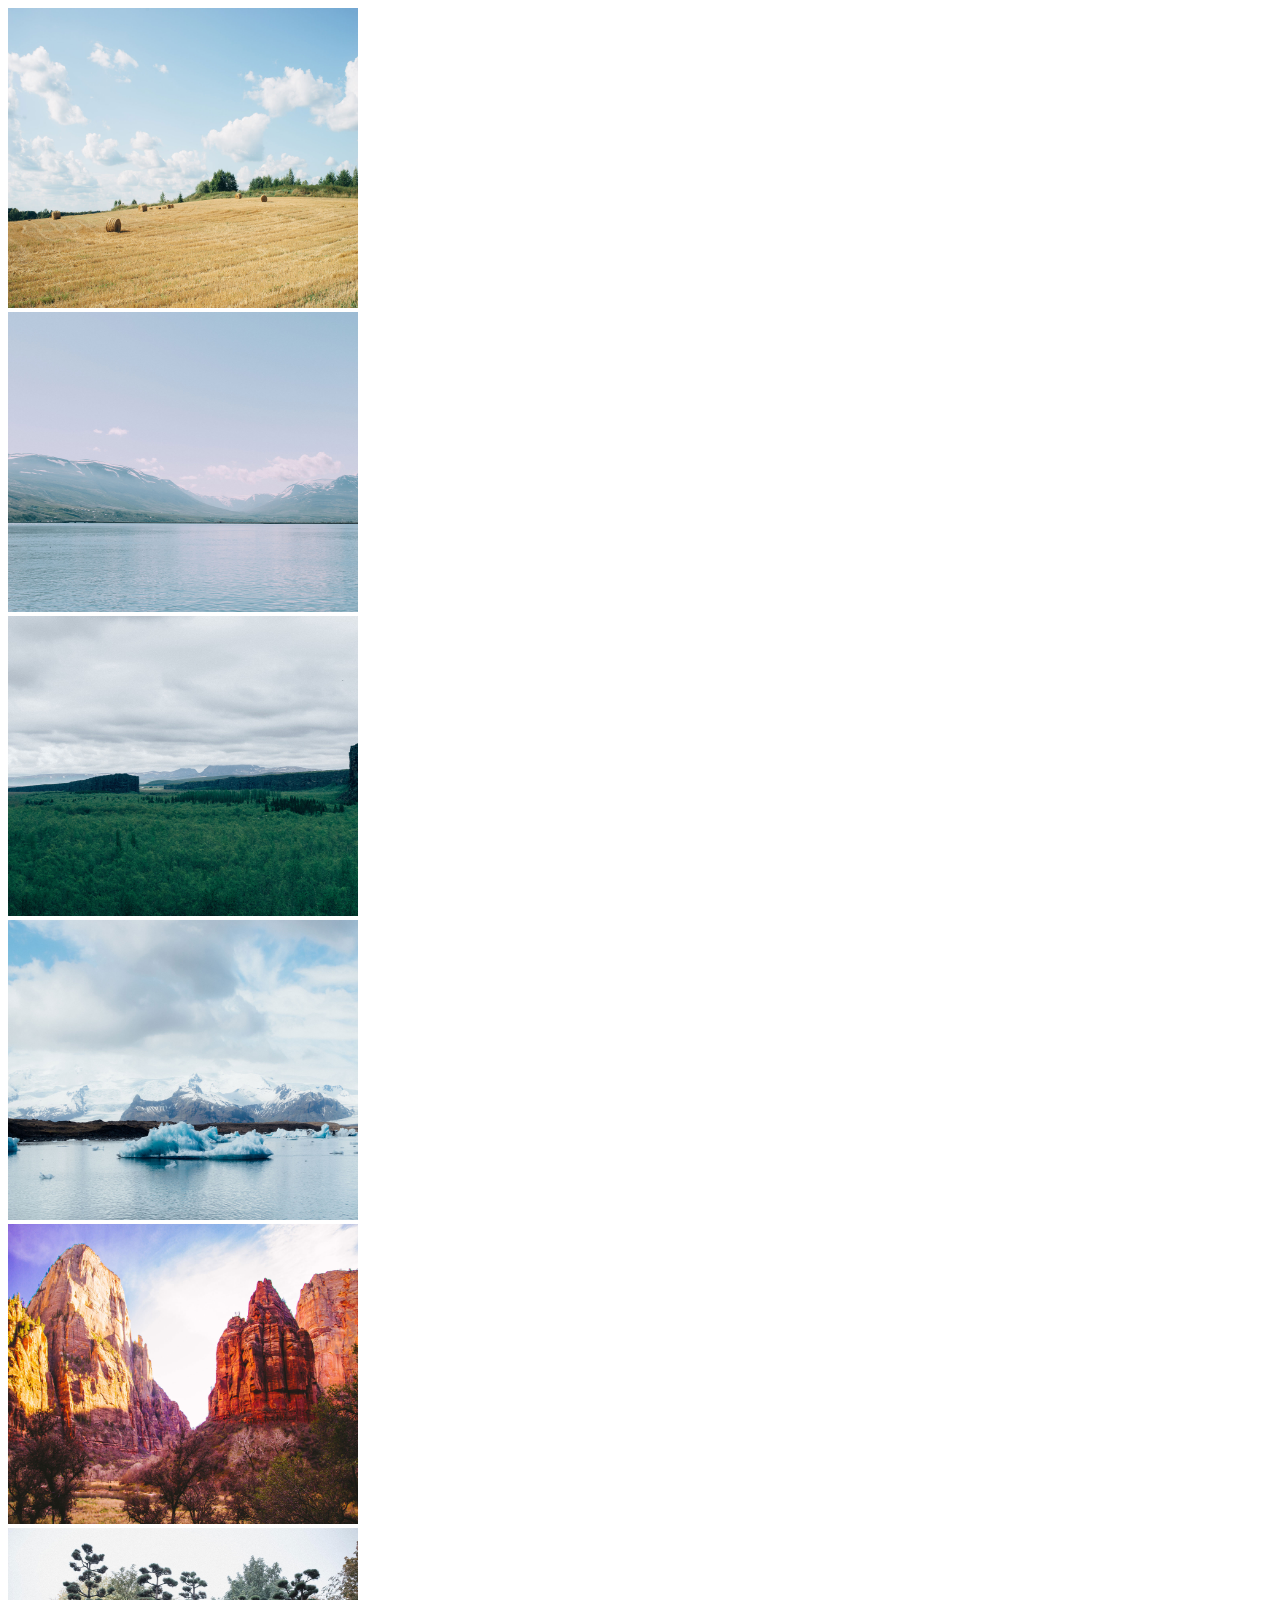
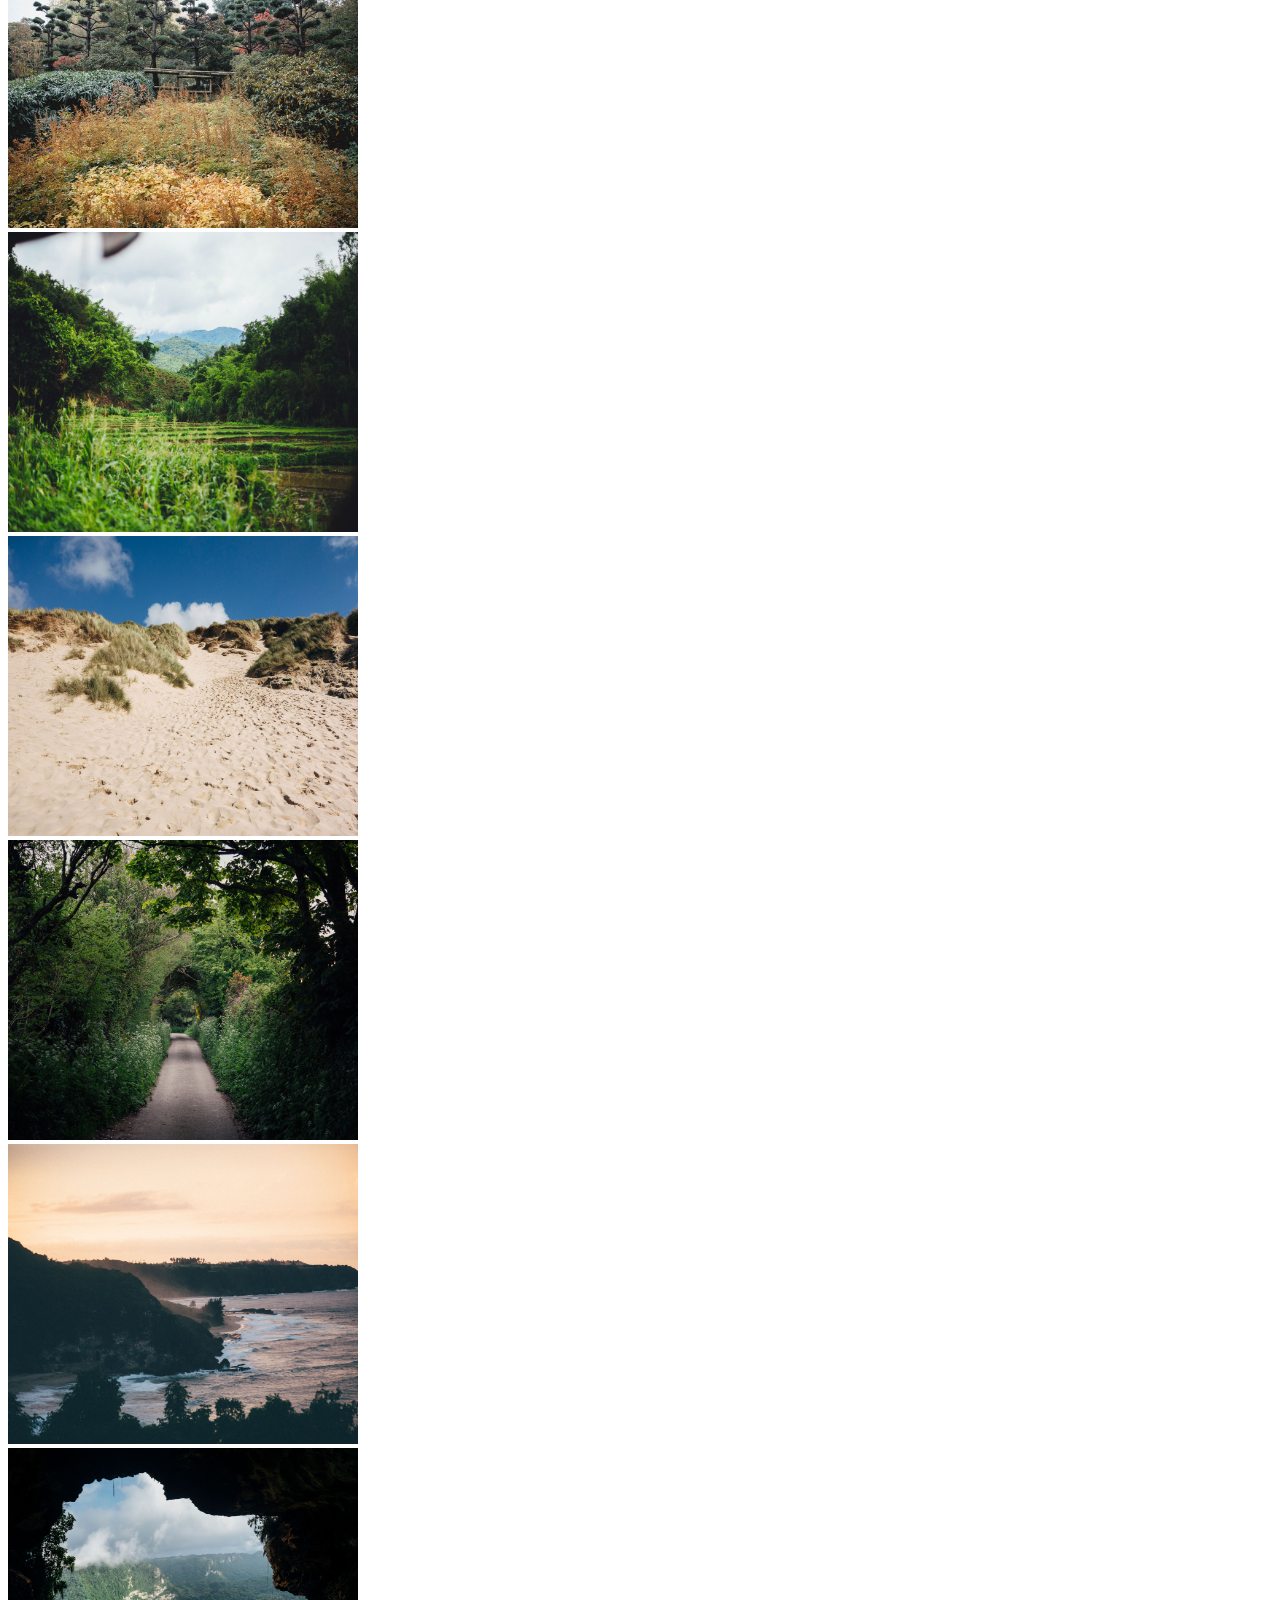
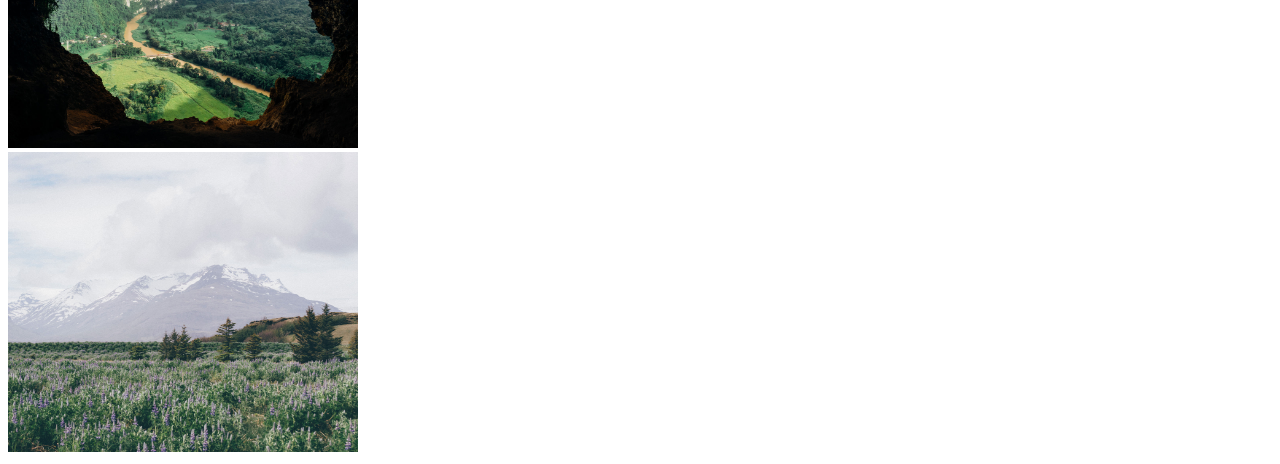
==== photo_gallery.html @ 27692a58 "Updated project files" ====
<!doctype html>
<html lang="en">

<head>
    <meta charset="utf-8">
    <title>Photo Gallery</title>
    <meta name="viewport" content="width=device-width, initial-scale=1">
    <!-- LINK CSS FILE -->
    <link rel="stylesheet" href="">
</head>

<body>
  <div> <!--Holds the photos for the gallery. --> 
    
    <div> <!--Photo 1: Picture of Hay Bales --> 
      <img src="photos/01.jpg" alt="Hay bales" width="350" height="300">
    </div>
    
    <div> <!--Photo 2: Picture of Lake --> 
      <img src="photos/02.jpg" alt="Lake" width="350" height="300">
    </div>
    
    <div> <!--Photo 3: Picture of Canyon --> 
      <img src="photos/03.jpg" alt="Canyon" width="350" height="300">
    </div>
    
    <div> <!--Photo 4: Picture of Iceburg --> 
      <img src="photos/04.jpg" alt="Iceburg" width="350" height="300">
    </div>
    
    <div> <!--Photo 5: Picture of Desert --> 
      <img src="photos/05.jpg" alt="Desert" width="350" height="300">
    </div>
    
    <div> <!--Photo 6: Picture of Fall --> 
      <img src="photos/06.jpg" alt="Fall" width="350" height="300">
    </div>
    
    <div> <!--Photo 7: Picture of Plantation --> 
      <img src="photos/07.jpg" alt="Plantation" width="350" height="300">
    </div>
    
    <div> <!--Photo 8: Picture of Dunes --> 
      <img src="photos/08.jpg" alt="Dunes" width="350" height="300">
    </div>
    
    <div> <!--Photo 9: Picture of Countryside Lane --> 
      <img src="photos/09.jpg" alt="Countryside Lane" width="350" height="300">
    </div>
    
    <div> <!--Photo 10: Picture of Sunset --> 
      <img src="photos/10.jpg" alt="Sunset" width="350" height="300">
    </div>
    
    <div> <!--Photo 11: Picture of Cave --> 
      <img src="photos/11.jpg" alt="Cave" width="350" height="300">
    </div>
    
    <div> <!--Photo 12: Picture of Bluebells --> 
      <img src="photos/12.jpg" alt="Bluebells" width="350" height="300">
    </div>
    
  </div> 
</body>

</html>
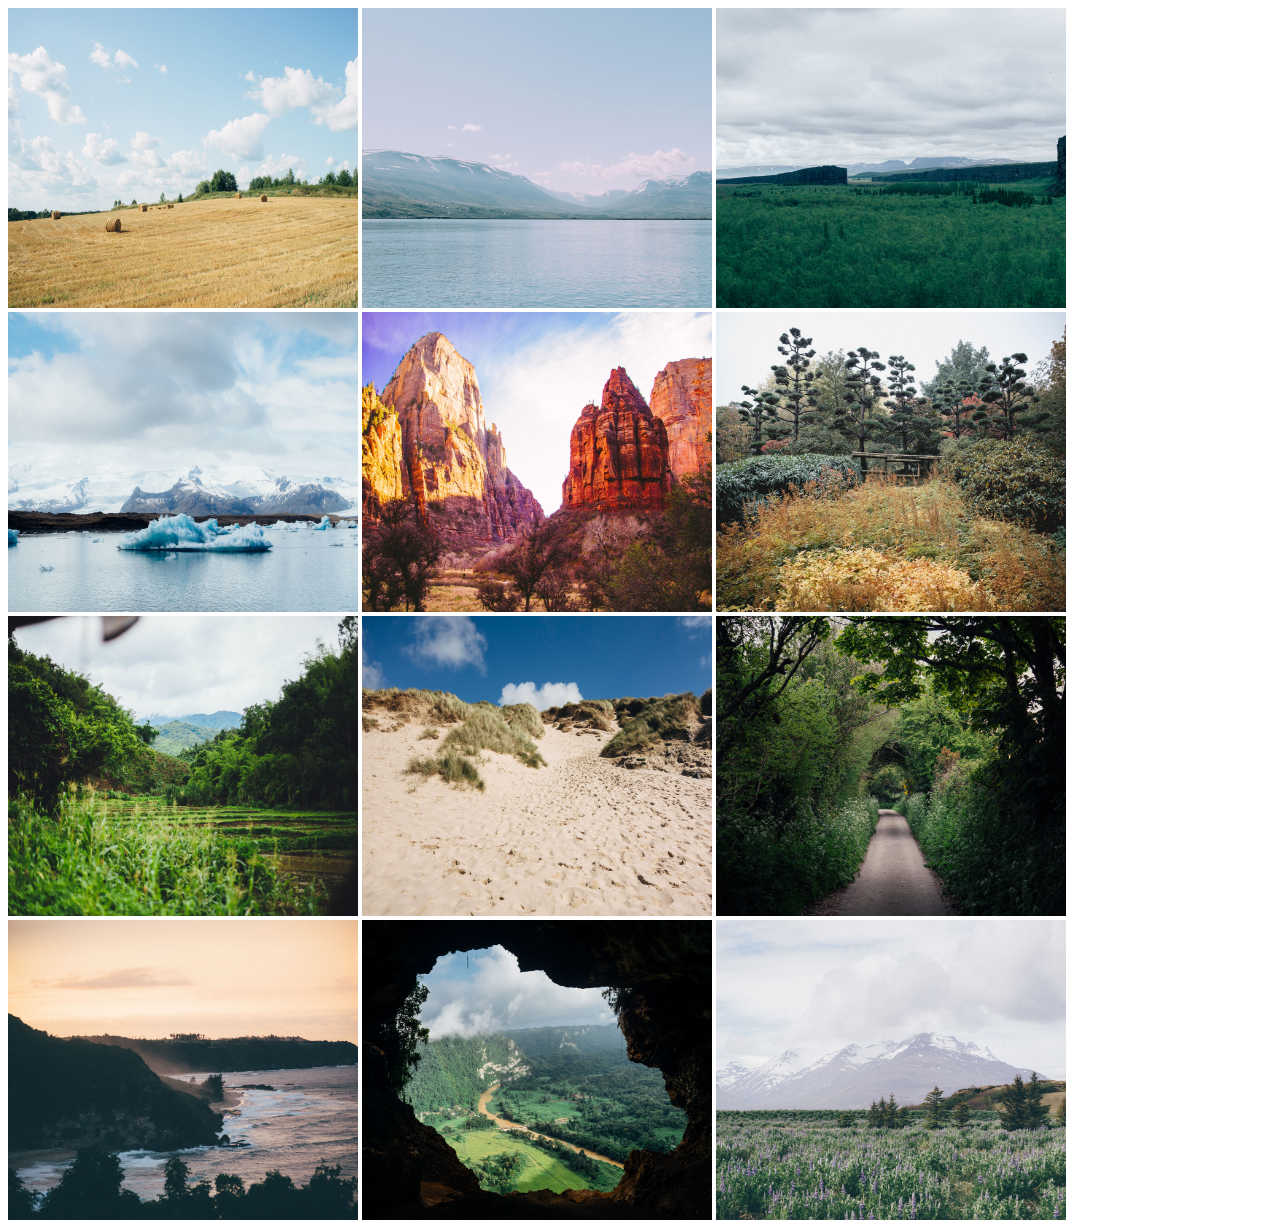
==== commit b1365d03: "Updated photo_gallery.html" ====
--- a/photo_gallery.html
+++ b/photo_gallery.html
@@ -10,57 +10,34 @@
 </head>
 
 <body>
-  <div> <!--Holds the photos for the gallery. --> 
+  <div class="gallery"> <!--Holds the photos for the gallery. --> 
     
-    <div> <!--Photo 1: Picture of Hay Bales --> 
-      <img src="photos/01.jpg" alt="Hay bales" width="350" height="300">
-    </div>
-    
-    <div> <!--Photo 2: Picture of Lake --> 
-      <img src="photos/02.jpg" alt="Lake" width="350" height="300">
-    </div>
-    
-    <div> <!--Photo 3: Picture of Canyon --> 
+      <!--Photo 1: Picture of Hay Bales --> 
+      <img src="photos/01.jpg" alt="Hay bales" width="350" height="300"> 
+      <!--Photo 2: Picture of Lake --> 
+      <img src="photos/02.jpg" alt="Lake" width="350" height="300"> 
+      <!--Photo 3: Picture of Canyon --> 
       <img src="photos/03.jpg" alt="Canyon" width="350" height="300">
-    </div>
-    
-    <div> <!--Photo 4: Picture of Iceburg --> 
+      <!--Photo 4: Picture of Iceburg --> 
       <img src="photos/04.jpg" alt="Iceburg" width="350" height="300">
-    </div>
-    
-    <div> <!--Photo 5: Picture of Desert --> 
+      <!--Photo 5: Picture of Desert --> 
       <img src="photos/05.jpg" alt="Desert" width="350" height="300">
-    </div>
-    
-    <div> <!--Photo 6: Picture of Fall --> 
+      <!--Photo 6: Picture of Fall --> 
       <img src="photos/06.jpg" alt="Fall" width="350" height="300">
-    </div>
-    
-    <div> <!--Photo 7: Picture of Plantation --> 
+      <!--Photo 7: Picture of Plantation --> 
       <img src="photos/07.jpg" alt="Plantation" width="350" height="300">
-    </div>
-    
-    <div> <!--Photo 8: Picture of Dunes --> 
-      <img src="photos/08.jpg" alt="Dunes" width="350" height="300">
-    </div>
-    
-    <div> <!--Photo 9: Picture of Countryside Lane --> 
-      <img src="photos/09.jpg" alt="Countryside Lane" width="350" height="300">
-    </div>
-    
-    <div> <!--Photo 10: Picture of Sunset --> 
+      <!--Photo 8: Picture of Dunes --> 
+      <img src="photos/08.jpg" alt="Dunes" width="350" height="300">  
+      <!--Photo 9: Picture of Countryside Lane --> 
+      <img src="photos/09.jpg" alt="Countryside Lane" width="350" height="300"> 
+      <!--Photo 10: Picture of Sunset --> 
       <img src="photos/10.jpg" alt="Sunset" width="350" height="300">
-    </div>
-    
-    <div> <!--Photo 11: Picture of Cave --> 
+      <!--Photo 11: Picture of Cave --> 
       <img src="photos/11.jpg" alt="Cave" width="350" height="300">
-    </div>
-    
-    <div> <!--Photo 12: Picture of Bluebells --> 
+      <!--Photo 12: Picture of Bluebells --> 
       <img src="photos/12.jpg" alt="Bluebells" width="350" height="300">
     </div>
     
-  </div> 
 </body>
 
 </html>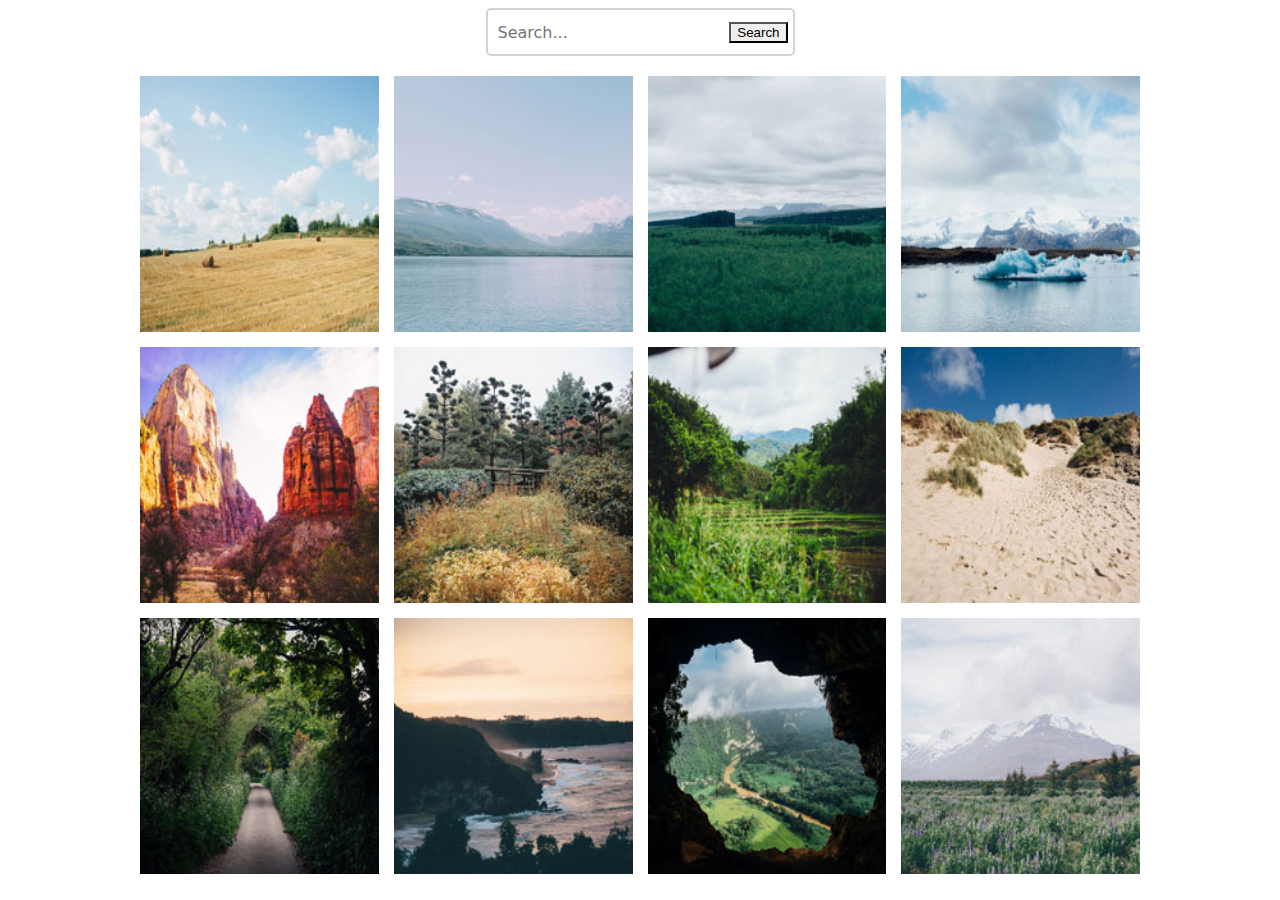
==== commit 3ad83605: "Updates to HTML & CSS. Downloaded baguetteBox.js" ====
--- a/photo_gallery.html
+++ b/photo_gallery.html
@@ -6,36 +6,68 @@
     <title>Photo Gallery</title>
     <meta name="viewport" content="width=device-width, initial-scale=1">
     <!-- LINK CSS FILE -->
-    <link rel="stylesheet" href="">
+    <link rel="stylesheet" href="css/styles.css">
 </head>
 
 <body>
+  
+  <!--PLACE SEARCH BOX HERE -->
+  <form id="form" role="search">
+    <input type="search" id="query" name="q"
+     placeholder="Search..."
+     aria-label="Search through site content">
+    <button class="button">Search</button>
+  </form>
+  
   <div class="gallery"> <!--Holds the photos for the gallery. --> 
     
-      <!--Photo 1: Picture of Hay Bales --> 
-      <img src="photos/01.jpg" alt="Hay bales" width="350" height="300"> 
-      <!--Photo 2: Picture of Lake --> 
-      <img src="photos/02.jpg" alt="Lake" width="350" height="300"> 
-      <!--Photo 3: Picture of Canyon --> 
-      <img src="photos/03.jpg" alt="Canyon" width="350" height="300">
-      <!--Photo 4: Picture of Iceburg --> 
-      <img src="photos/04.jpg" alt="Iceburg" width="350" height="300">
-      <!--Photo 5: Picture of Desert --> 
-      <img src="photos/05.jpg" alt="Desert" width="350" height="300">
-      <!--Photo 6: Picture of Fall --> 
-      <img src="photos/06.jpg" alt="Fall" width="350" height="300">
-      <!--Photo 7: Picture of Plantation --> 
-      <img src="photos/07.jpg" alt="Plantation" width="350" height="300">
-      <!--Photo 8: Picture of Dunes --> 
-      <img src="photos/08.jpg" alt="Dunes" width="350" height="300">  
-      <!--Photo 9: Picture of Countryside Lane --> 
-      <img src="photos/09.jpg" alt="Countryside Lane" width="350" height="300"> 
-      <!--Photo 10: Picture of Sunset --> 
-      <img src="photos/10.jpg" alt="Sunset" width="350" height="300">
-      <!--Photo 11: Picture of Cave --> 
-      <img src="photos/11.jpg" alt="Cave" width="350" height="300">
-      <!--Photo 12: Picture of Bluebells --> 
-      <img src="photos/12.jpg" alt="Bluebells" width="350" height="300">
+    <!--Photo 1: Picture of Hay Bales --> 
+    <a href="photos/01.jpg" data-caption="I love hay bales. Took this snap on a drive through the countryside past some straw fields.">
+      <img src="photos/thumbnails/01.jpg" class="gallery_img" alt="Hay bales"></a>
+      
+    <!--Photo 2: Picture of Lake --> 
+    <a href="photos/02.jpg" data-caption="The lake was so calm today. We had a great view of the snow on the mountains from here.">
+      <img src="photos/thumbnails/02.jpg" class="gallery_img" alt="Lake"></a> 
+      
+    <!--Photo 3: Picture of Canyon -->
+    <a href="photos/03.jpg" data-caption="I hiked to the top of the mountain and got this picture of the canyon and trees below.">
+      <img src="photos/thumbnails/03.jpg" class="gallery_img" alt="Canyon"></a>
+      
+    <!--Photo 4: Picture of Iceburg -->
+    <a href="photos/04.jpg" data-caption="It was amazing to see an iceberg up close, it was so cold but didn’t snow today.">
+      <img src="photos/thumbnails/04.jpg" class="gallery_img" alt="Iceburg"></a>
+      
+    <!--Photo 5: Picture of Desert -->
+    <a href="photos/05.jpg" data-caption="The red cliffs were beautiful. It was really hot in the desert but we did a lot of walking through the canyons.">
+      <img src="photos/thumbnails/05.jpg" class="gallery_img" alt="Desert"></a>
+      
+    <!--Photo 6: Picture of Fall -->
+    <a href="photos/06.jpg" data-caption="Fall is coming, I love when the leaves on the trees start to change color.">
+      <img src="photos/thumbnails/06.jpg" class="gallery_img" alt="Fall"></a>
+      
+    <!--Photo 7: Picture of Plantation -->
+    <a href="photos/07.jpg" data-caption="I drove past this plantation yesterday, everything is so green!">
+      <img src="photos/thumbnails/07.jpg" class="gallery_img" alt="Plantation"></a>
+      
+    <!--Photo 8: Picture of Dunes -->
+    <a href="photos/08.jpg" data-caption="My summer vacation to the Oregon Coast. I love the sandy dunes!">
+      <img src="photos/thumbnails/08.jpg" class="gallery_img" alt="Dunes"></a>  
+      
+    <!--Photo 9: Picture of Countryside Lane -->
+    <a href="photos/09.jpg" data-caption="We enjoyed a quiet stroll down this countryside lane.">
+      <img src="photos/thumbnails/09.jpg" class="gallery_img" alt="Countryside Lane"></a> 
+      
+    <!--Photo 10: Picture of Sunset -->
+    <a href="photos/10.jpg" data-caption="Sunset at the coast! The sky turned a lovely shade of orange.">
+      <img src="photos/thumbnails/10.jpg" class="gallery_img" alt="Sunset"></a>
+      
+    <!--Photo 11: Picture of Cave -->
+    <a href="photos/11.jpg" data-caption="I did a tour of a cave today and the view of the landscape below was breathtaking.">
+      <img src="photos/thumbnails/11.jpg" class="gallery_img" alt="Cave"></a>
+      
+    <!--Photo 12: Picture of Bluebells -->
+    <a href="photos/12.jpg" data-caption="I walked through this meadow of bluebells and got a good view of the snow on the mountain before the fog came in.">
+      <img src="photos/thumbnails/12.jpg" class="gallery_img" alt="Bluebells"></a>
     </div>
     
 </body>
--- a/css/styles.css
+++ b/css/styles.css
@@ -0,0 +1,53 @@
+/* ===================================== 
+   Search Box Styles
+======================================== */
+
+form {
+  background-color: #fff;
+  width: 300px;
+  height: 44px;
+  border: solid 2px lightgrey;
+  border-radius: 5px;
+  display: flex;
+  flex-direction: row;
+  align-items: center;
+  margin: 0 auto;
+  margin-bottom: 20px;
+  padding-right: 5px;
+}
+
+.button {
+  border-radius: 0px;
+  width: 65px;
+}
+
+input {
+  all: unset;
+  font: 16px system-ui;
+  color: #fff;
+  height: 100%;
+  width: 100%;
+  padding: 6px 10px;
+}
+
+
+/* ===================================== 
+   Grid Layout
+======================================== */
+
+.gallery {
+  max-width: 1000px;
+  margin: 0 auto;
+  display: grid;
+  grid-template-columns: repeat(4, 1fr);
+  grid-template-rows: repeat(3, 20vw);
+  grid-gap: 15px;
+}
+
+.gallery_img {
+  width: 100%;
+  height: 100%;
+  /* So the images can fill the H & W of it's box. Maintaining aspect ratio. */
+  object-fit: cover;
+}
+
